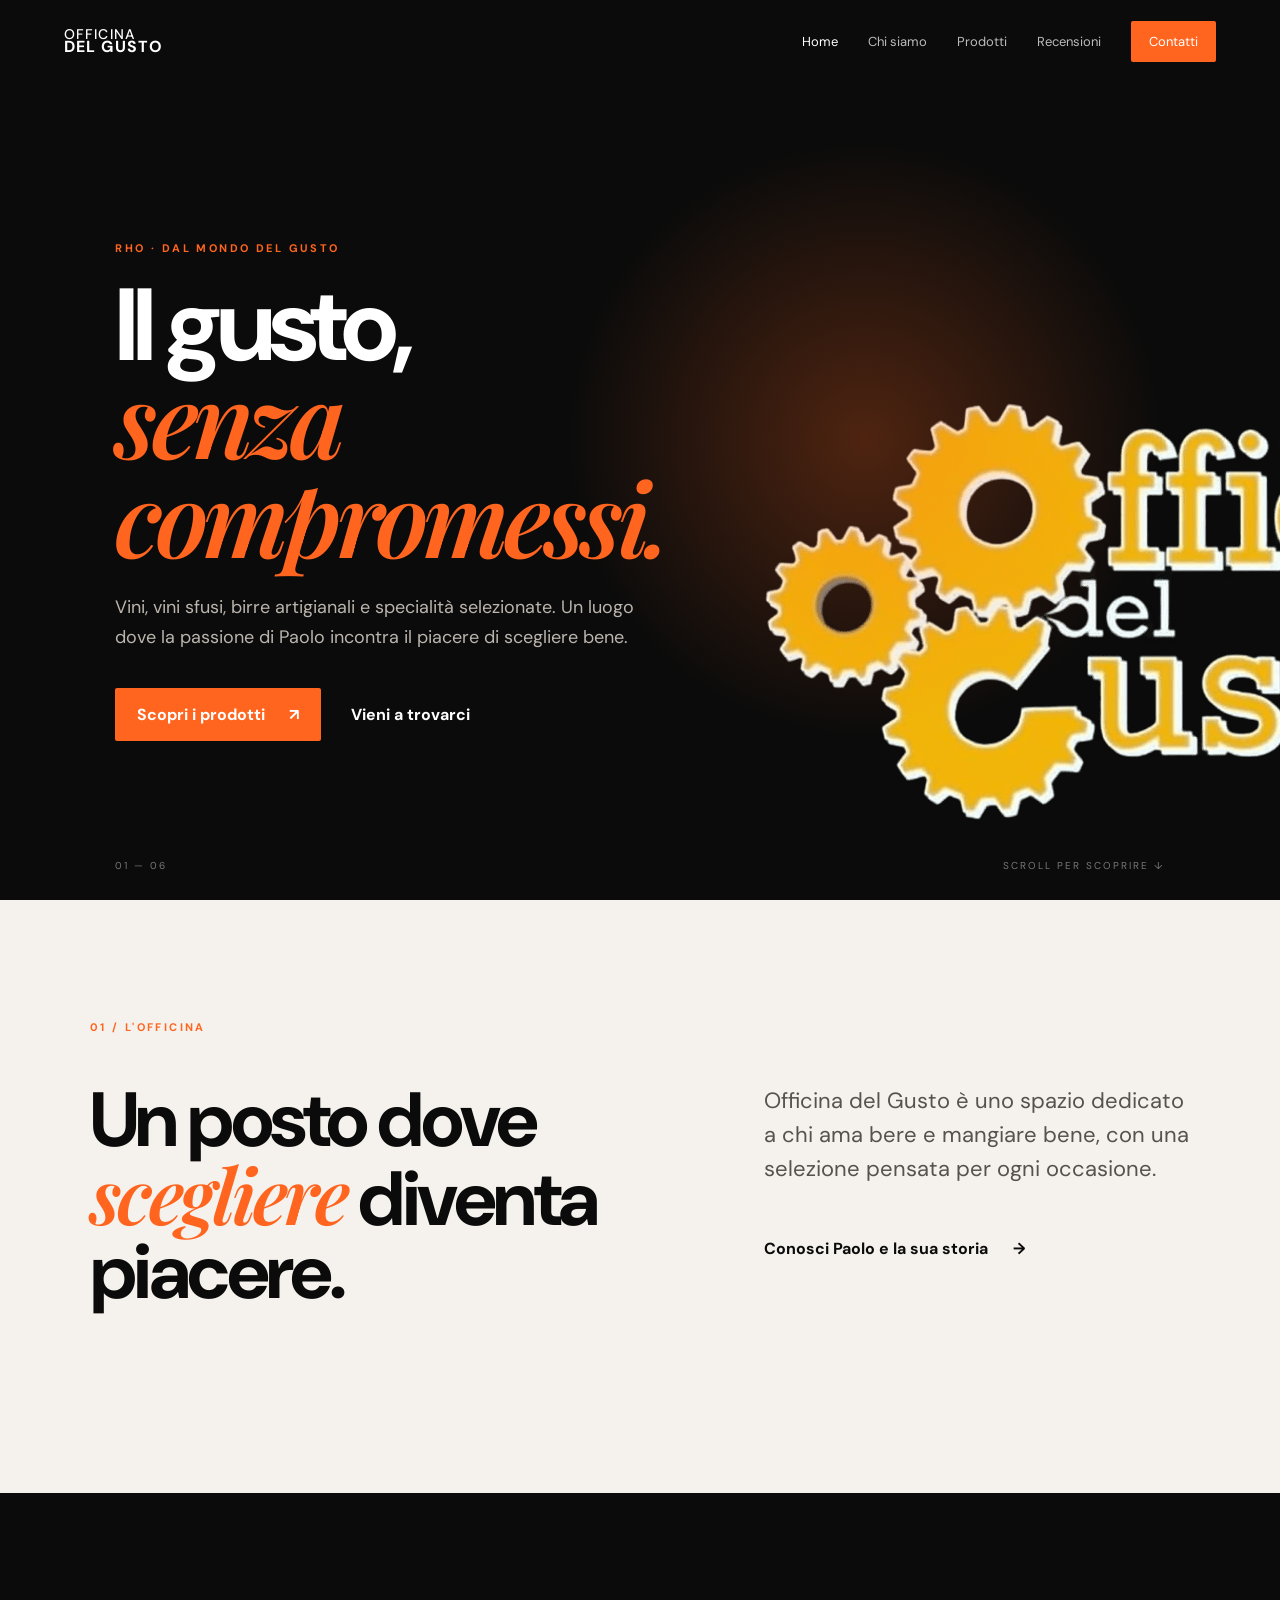
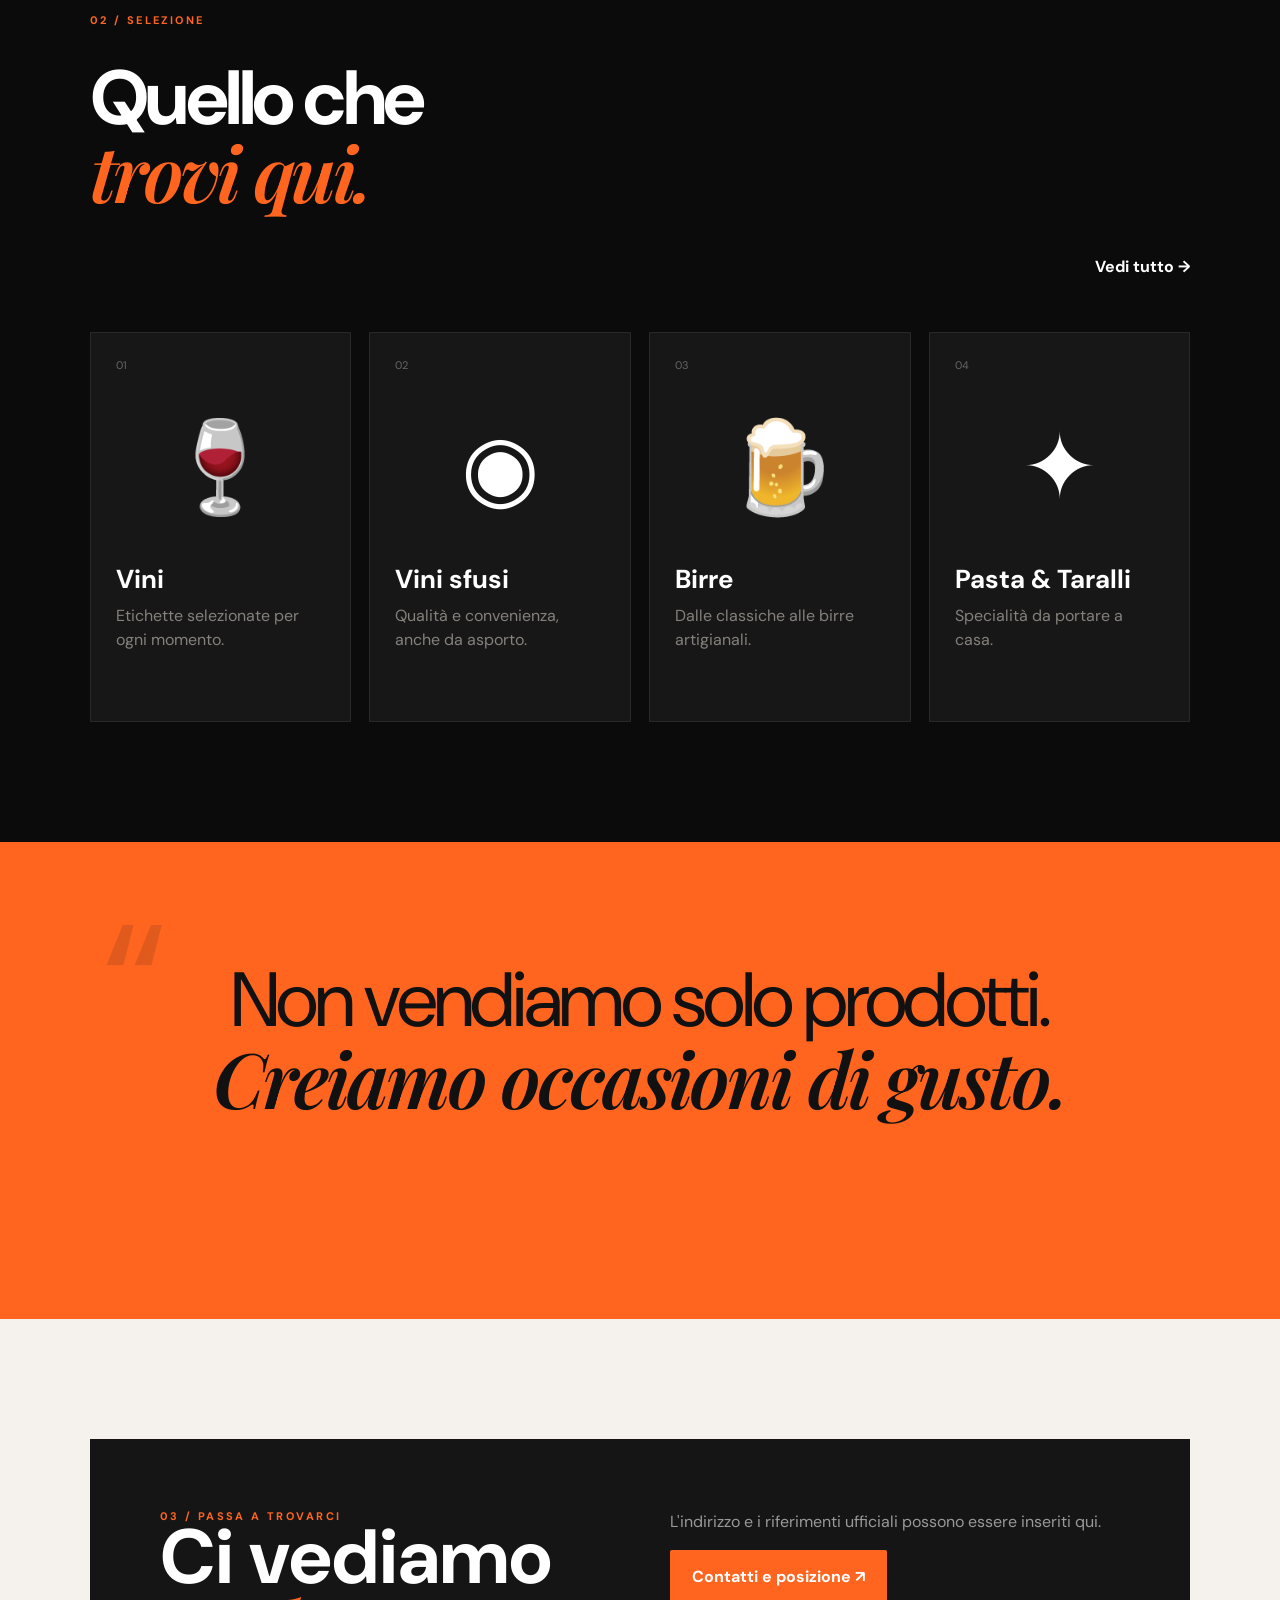
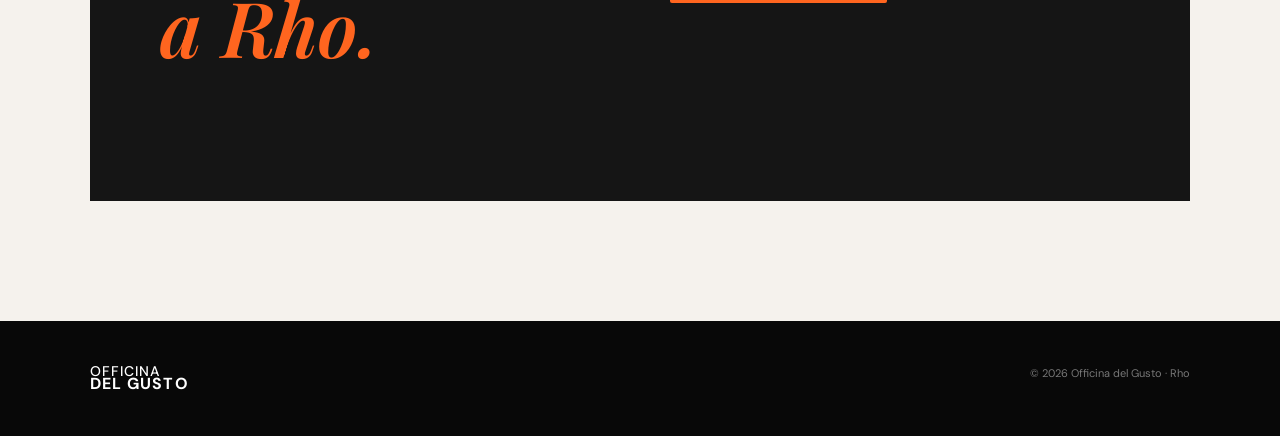
==== index.html @ 92310884 "Add files via upload" ====
<!doctype html>
<html lang="it">

<head>
  <meta charset="utf-8">
  <meta name="viewport" content="width=device-width, initial-scale=1">
  <title>Officina del Gusto | Vini, Birre e Specialità a Rho</title>
  <meta name="description"
    content="Officina del Gusto a Rho: vini, vini sfusi, birre, birre artigianali, pasta e taralli. Scopri la selezione e vieni a trovarci.">
  <link rel="stylesheet" href="style.css">
</head>

<body>
  <header class="site-header">
    <a class="logo" href="index.html"><span>OFFICINA</span><b>DEL GUSTO</b></a>
    <button class="menu-toggle" aria-label="Apri menu">☰</button>
    <nav><a class="active" href="index.html">Home</a><a href="chi-siamo.html">Chi siamo</a><a
        href="prodotti.html">Prodotti</a><a href="recensioni.html">Recensioni</a><a
        class="nav-cta" href="contatti.html">Contatti</a></nav>
  </header>

  <main>
    <section class="hero">
      <div class="hero-glow"></div>
      <div class="hero-copy reveal">
        <p class="eyebrow">RHO · DAL MONDO DEL GUSTO</p>
        <h1>Il gusto,<br><em>senza compromessi.</em></h1>
        <p class="lead">Vini, vini sfusi, birre artigianali e specialità selezionate. Un luogo dove la passione di Paolo
          incontra il piacere di scegliere bene.</p>
        <div class="actions"><a class="btn" href="prodotti.html">Scopri i prodotti <span>↗</span></a><a
            class="text-link" href="contatti.html">Vieni a trovarci</a></div>
      </div>
     <div class="gallery-grid">
  <div>
    <img src="logooff.png" alt="Interno di Officina del Gusto a Rho" loading="lazy">
  </div>

      <div class="hero-bottom"><span>01 — 06</span><span>SCROLL PER SCOPRIRE ↓</span></div>
    </section>

    <section class="intro section">
      <div class="section-tag">01 / L'OFFICINA</div>
      <div class="split">
        <h2>Un posto dove<br><em>scegliere</em> diventa piacere.</h2>
        <div>
          <p class="big-copy">Officina del Gusto è uno spazio dedicato a chi ama bere e mangiare bene, con una selezione
            pensata per ogni occasione.</p><a class="arrow-link" href="chi-siamo.html">Conosci Paolo e la sua storia
            <span>→</span></a>
        </div>
      </div>
    </section>

    <section class="products-preview section dark">
      <div class="section-tag">02 / SELEZIONE</div>
      <div class="section-head">
        <h2>Quello che<br><em>trovi qui.</em></h2><a class="text-link" href="prodotti.html">Vedi tutto →</a>
      </div>
      <div class="product-grid">
        <article class="product-card tilt"><span>01</span>
          <div class="product-art wine-art">🍷</div>
          <h3>Vini</h3>
          <p>Etichette selezionate per ogni momento.</p>
        </article>
        <article class="product-card tilt featured"><span>02</span>
          <div class="product-art barrel-art">◉</div>
          <h3>Vini sfusi</h3>
          <p>Qualità e convenienza, anche da asporto.</p>
        </article>
        <article class="product-card tilt"><span>03</span>
          <div class="product-art beer-art">🍺</div>
          <h3>Birre</h3>
          <p>Dalle classiche alle birre artigianali.</p>
        </article>
        <article class="product-card tilt"><span>04</span>
          <div class="product-art food-art">✦</div>
          <h3>Pasta & Taralli</h3>
          <p>Specialità da portare a casa.</p>
        </article>
      </div>
    </section>

    <section class="statement section">
      <div class="statement-mark">“</div>
      <p>Non vendiamo solo prodotti.<br><em>Creiamo occasioni di gusto.</em></p>
    </section>

    <section class="visit section">
      <div class="visit-card">
        <div>
          <div class="section-tag">03 / PASSA A TROVARCI</div>
          <h2>Ci vediamo<br><em>a Rho.</em></h2>
        </div>
        <div>
          <p>L'indirizzo e i riferimenti ufficiali possono essere inseriti qui.</p><a class="btn"
            href="contatti.html">Contatti e posizione ↗</a>
        </div>
      </div>
    </section>
  </main>
  <footer>
    <div class="logo"><span>OFFICINA</span><b>DEL GUSTO</b></div>
    <p>© 2026 Officina del Gusto · Rho</p>
  </footer>
  <script src="script.js"></script>
</body>

</html>
---- style.css ----
@import url('https://fonts.googleapis.com/css2?family=DM+Sans:wght@400;500;600;700&family=Playfair+Display:ital,wght@0,600;0,700;1,600;1,700&display=swap');

:root {
    --black: #0b0b0b;
    --black2: #111;
    --orange: #ff651f;
    --white: #f5f2ed;
    --muted: #a9a49e;
    --line: #292724;
    --max: 1240px
}

* {
    box-sizing: border-box
}

html {
    scroll-behavior: smooth
}

body {
    margin: 0;
    background: var(--white);
    color: var(--black);
    font-family: 'DM Sans', sans-serif
}

a {
    color: inherit;
    text-decoration: none
}

button,
input,
textarea {
    font: inherit
}

.site-header {
    height: 82px;
    background: var(--black);
    color: white;
    display: flex;
    align-items: center;
    justify-content: space-between;
    padding: 0 5vw;
    position: relative;
    z-index: 20
}

.logo {
    display: flex;
    flex-direction: column;
    line-height: .82;
    letter-spacing: .08em;
    font-size: 14px
}

.logo b {
    font-size: 16px
}

.logo span {
    font-weight: 500
}

.site-header nav {
    display: flex;
    align-items: center;
    gap: 30px;
    font-size: 13px
}

.site-header nav a {
    opacity: .72;
    transition: .25s
}

.site-header nav a:hover,
.site-header nav a.active {
    opacity: 1
}

.nav-cta {
    background: var(--orange);
    padding: 12px 18px !important;
    opacity: 1 !important;
    border-radius: 2px
}

.menu-toggle {
    display: none;
    background: none;
    border: 0;
    color: #fff;
    font-size: 24px
}

.hero {
    min-height: calc(100vh - 82px);
    background: var(--black);
    color: white;
    position: relative;
    overflow: hidden;
    display: flex;
    align-items: center;
    padding: 8vw 9vw
}

.hero-glow {
    position: absolute;
    width: 650px;
    height: 650px;
    border-radius: 50%;
    background: radial-gradient(circle, rgba(255, 101, 31, .28), transparent 65%);
    right: 7%;
    top: 4%
}

.hero-copy {
    max-width: 720px;
    position: relative;
    z-index: 2
}

.eyebrow,
.section-tag {
    font-size: 11px;
    letter-spacing: .22em;
    font-weight: 700;
    color: var(--orange)
}

h1,
h2,
h3,
p {
    margin-top: 0
}

h1 {
    font-size: clamp(60px, 8vw, 120px);
    line-height: .9;
    letter-spacing: -.055em;
    margin: 24px 0
}

.hero h1 em,
.page-hero h1 em,
h2 em {
    font-family: 'Playfair Display', serif;
    font-weight: 600;
    color: var(--orange)
}

.lead {
    max-width: 600px;
    color: #bbb5ae;
    font-size: 18px;
    line-height: 1.65
}

.actions {
    display: flex;
    align-items: center;
    gap: 30px;
    margin-top: 36px
}

.btn {
    display: inline-flex;
    gap: 24px;
    align-items: center;
    background: var(--orange);
    color: #fff;
    padding: 16px 22px;
    border: 0;
    border-radius: 2px;
    font-weight: 700;
    cursor: pointer;
    transition: transform .25s, background .25s
}

.btn:hover {
    transform: translateY(-3px);
    background: #ff7a3e
}

.text-link,
.arrow-link {
    font-weight: 700
}

.text-link:hover,
.arrow-link:hover {
    color: var(--orange)
}

.hero-bottle {
    position: absolute;
    right: 13%;
    bottom: 7%;
    width: 220px;
    height: 530px;
    transform: rotate(8deg);
    filter: drop-shadow(25px 30px 30px rgba(0, 0, 0, .5))
}

.bottle {
    height: 100%;
    width: 125px;
    background: linear-gradient(90deg, #25150f, #7b3b20, #1a0f0b);
    border-radius: 30px 30px 14px 14px;
    position: absolute;
    bottom: 0;
    left: 45px
}

.bottle:before {
    content: '';
    position: absolute;
    top: -100px;
    left: 35px;
    width: 55px;
    height: 120px;
    background: #21120d;
    border-radius: 12px 12px 4px 4px
}

.bottle .label {
    position: absolute;
    top: 180px;
    left: 15px;
    width: 95px;
    padding: 25px 5px;
    background: #e9e0d2;
    color: #111;
    text-align: center;
    font-family: serif;
    font-size: 20px;
    line-height: 1.2
}

.label small {
    font: 8px 'DM Sans';
    letter-spacing: .18em
}

.hero-bottom {
    position: absolute;
    bottom: 28px;
    left: 9vw;
    right: 9vw;
    display: flex;
    justify-content: space-between;
    color: #777;
    font-size: 10px;
    letter-spacing: .2em
}

.section {
    padding: 120px max(7vw, 30px);
    max-width: 1400px;
    margin: auto
}

.intro .split {
    display: grid;
    grid-template-columns: 1.1fr .9fr;
    gap: 12vw;
    margin-top: 50px
}

.split h2,
.section-head h2 {
    font-size: clamp(46px, 6vw, 82px);
    line-height: .95;
    letter-spacing: -.045em
}

.big-copy {
    font-size: 22px;
    line-height: 1.55;
    max-width: 500px;
    color: #56524e
}

.arrow-link {
    display: inline-flex;
    gap: 25px;
    margin-top: 30px
}

.dark {
    background: var(--black);
    color: white;
    max-width: none
}

.products-preview {
    padding-left: max(7vw, 30px);
    padding-right: max(7vw, 30px)
}

.section-head {
    display: flex;
    align-items: end;
    justify-content: space-between;
    margin: 35px 0 55px
}

.product-grid {
    display: grid;
    grid-template-columns: repeat(4, 1fr);
    gap: 18px
}

.product-card {
    background: #171717;
    border: 1px solid #282828;
    padding: 25px;
    min-height: 390px;
    display: flex;
    flex-direction: column;
    transition: transform .4s, border .3s
}

.product-card:hover {
    border-color: var(--orange)
}

.product-card>span {
    color: #666;
    font-size: 11px
}

.product-art {
    height: 190px;
    display: grid;
    place-items: center;
    font-size: 90px;
    filter: grayscale(.2);
    transition: transform .4s
}

.product-card:hover .product-art {
    transform: scale(1.08) rotate(-3deg)
}

.product-card h3 {
    font-size: 26px;
    margin: 0 0 8px
}

.product-card p {
    color: #85817c;
    line-height: 1.5
}

.statement {
    background: var(--orange);
    color: #111;
    max-width: none;
    text-align: center;
    min-height: 430px;
    display: grid;
    place-items: center;
    position: relative
}

.statement p {
    font-size: clamp(38px, 6vw, 78px);
    line-height: 1;
    letter-spacing: -.04em
}

.statement em {
    font-family: 'Playfair Display';
    font-weight: 600
}

.statement-mark {
    font-size: 180px;
    position: absolute;
    top: 30px;
    left: 8vw;
    opacity: .12
}

.visit-card {
    background: #151515;
    color: white;
    padding: 70px;
    display: grid;
    grid-template-columns: 1fr 1fr;
    gap: 60px
}

.visit h2 {
    font-size: clamp(50px, 6vw, 85px);
    line-height: .9
}

.visit-card p {
    color: #999;
    line-height: 1.6
}

.page-hero {
    background: var(--black);
    color: white;
    padding: 120px max(8vw, 30px);
    min-height: 470px;
    display: flex;
    flex-direction: column;
    justify-content: end
}

.page-hero h1 {
    margin-bottom: 0;
    font-size: clamp(65px, 9vw, 120px)
}

.page-hero.compact {
    min-height: 410px
}

.story {
    display: grid;
    grid-template-columns: 1fr 1fr;
    gap: 9vw;
    align-items: center
}

.story-image {
    min-height: 600px;
    background: #151515;
    display: grid;
    place-items: center
}

.portrait-placeholder {
    width: 70%;
    height: 80%;
    border: 1px solid #4a4a4a;
    color: #777;
    display: grid;
    place-items: center;
    text-align: center;
    font-size: 28px;
    letter-spacing: .15em
}

.portrait-placeholder small {
    font-size: 9px
}

.story-copy h2,
.contact h2 {
    font-size: clamp(50px, 6vw, 82px);
    line-height: .9;
    letter-spacing: -.05em
}

.story-copy p {
    max-width: 500px;
    font-size: 19px;
    line-height: 1.7;
    color: #5e5a55
}

.values {
    max-width: none
}

.values-grid {
    display: grid;
    grid-template-columns: repeat(3, 1fr);
    gap: 2px;
    margin-top: 60px
}

.values-grid>div {
    border-top: 1px solid #333;
    padding: 30px
}

.values-grid b {
    color: var(--orange)
}

.values-grid h3 {
    font-size: 30px;
    margin: 55px 0 10px
}

.values-grid p {
    color: #888
}

.catalog {
    max-width: 1100px
}

.catalog-row {
    display: grid;
    grid-template-columns: 70px 180px 1fr;
    align-items: center;
    gap: 50px;
    padding: 45px 0;
    border-bottom: 1px solid #d6d1ca;
    transition: padding .3s
}

.catalog-row:hover {
    padding-left: 20px
}

.catalog-num {
    color: var(--orange);
    font-weight: 700
}

.catalog-art {
    font-size: 75px;
    text-align: center
}

.catalog-row h2 {
    font-size: 48px;
    margin-bottom: 10px
}

.catalog-row p {
    color: #666;
    max-width: 560px;
    line-height: 1.6
}

.reviews {
    background: #eee9e2;
    max-width: none
}

.review-grid {
    max-width: 1100px;
    margin: auto;
    display: grid;
    grid-template-columns: repeat(3, 1fr);
    gap: 20px
}

.review-grid article {
    background: #fff;
    padding: 40px;
    min-height: 280px
}

.stars {
    color: var(--orange);
    letter-spacing: 4px
}

.review-grid p {
    font: italic 24px 'Playfair Display';
    line-height: 1.35;
    margin: 40px 0
}

.review-grid span {
    color: #777;
    font-size: 12px
}

.review-note,
.gallery-note {
    text-align: center;
    color: #777;
    margin-top: 50px
}

.gallery {
    max-width: 1200px
}

.gallery-grid {
    display: grid;
    grid-template-columns: repeat(3, 1fr);
    grid-auto-rows: 260px;
    gap: 15px
}

.gallery-item {
    background: linear-gradient(135deg, #222, #6b351d);
    color: #aaa;
    display: grid;
    place-items: center;
    font-size: 13px;
    letter-spacing: .2em
}

.gallery-item.tall {
    grid-row: span 2
}

.gallery-item.wide {
    grid-column: span 2
}

.contact {
    display: grid;
    grid-template-columns: 1fr 1fr;
    gap: 10vw
}

.details {
    margin-top: 55px;
    display: grid;
    gap: 30px
}

.details span {
    font-size: 10px;
    letter-spacing: .2em;
    color: #888
}

.details p {
    font-size: 19px;
    margin-top: 8px
}

.contact form {
    display: flex;
    flex-direction: column;
    gap: 10px
}

.contact label {
    font-size: 11px;
    letter-spacing: .12em;
    margin-top: 12px
}

.contact input,
.contact textarea {
    border: 0;
    border-bottom: 1px solid #aaa;
    background: transparent;
    padding: 13px 0;
    outline: none;
    resize: vertical
}

.contact input:focus,
.contact textarea:focus {
    border-color: var(--orange)
}

.contact .btn {
    margin-top: 25px;
    align-self: flex-start
}

.map-placeholder {
    height: 330px;
    background: #181818;
    color: #777;
    display: grid;
    place-items: center;
    text-align: center
}

.map-placeholder span {
    color: var(--orange);
    letter-spacing: .2em
}

footer {
    background: #080808;
    color: #777;
    padding: 45px 7vw;
    display: flex;
    justify-content: space-between;
    align-items: center;
    font-size: 11px
}

footer .logo {
    color: white
}

.reveal {
    animation: rise .9s ease both
}

@keyframes rise {
    from {
        opacity: 0;
        transform: translateY(30px)
    }

    to {
        opacity: 1;
        transform: none
    }
}

@media(max-width:800px) {
    .site-header {
        height: 70px;
        padding: 0 22px
    }

    .menu-toggle {
        display: block
    }

    .site-header nav {
        display: none;
        position: absolute;
        top: 70px;
        left: 0;
        right: 0;
        background: #0b0b0b;
        flex-direction: column;
        align-items: stretch;
        padding: 20px 25px;
        gap: 0
    }

    .site-header nav.open {
        display: flex
    }

    .site-header nav a {
        padding: 15px
    }

    .hero {
        min-height: calc(100vh - 70px);
        padding: 80px 25px
    }

    .hero-bottle {
        opacity: .35;
        right: -10%;
        bottom: 10%;
        transform: scale(.7) rotate(8deg)
    }

    .hero-bottom {
        left: 25px;
        right: 25px
    }

    .section {
        padding: 80px 25px
    }

    .intro .split,
    .story,
    .contact,
    .visit-card {
        grid-template-columns: 1fr;
        gap: 50px
    }

    .product-grid,
    .review-grid {
        grid-template-columns: 1fr
    }

    .product-card {
        min-height: 330px
    }

    .statement {
        min-height: 330px
    }

    .visit-card {
        padding: 40px 28px
    }

    .page-hero {
        padding: 80px 25px;
        min-height: 380px
    }

    .values-grid {
        grid-template-columns: 1fr
    }

    .catalog-row {
        grid-template-columns: 35px 80px 1fr;
        gap: 15px;
        padding: 30px 0
    }

    .catalog-art {
        font-size: 45px
    }

    .catalog-row h2 {
        font-size: 29px
    }

    .gallery-grid {
        grid-template-columns: 1fr 1fr;
        grid-auto-rows: 190px
    }

    .gallery-item.tall {
        grid-row: span 2
    }

    .gallery-item.wide {
        grid-column: span 2
    }

    footer {
        flex-direction: column;
        align-items: flex-start;
        gap: 20px
    }
}

@media(prefers-reduced-motion:reduce) {
    html {
        scroll-behavior: auto
    }

    *,
    *::before,
    *::after {
        animation: none !important;
        transition: none !important
    }
}

/* ================================
   PRODOTTI - DESIGN MODERNO
================================ */

.products-hero {
    position: relative;
    overflow: hidden;
}



.hero-description {
    max-width: 500px;
    margin-top: 25px;
    font-size: 17px;
    line-height: 1.7;
    opacity: 0.7;
}


/* INTRO */

.products-section {
    padding: 60px 7vw 120px;
}

.products-intro {
    display: flex;
    justify-content: space-between;
    align-items: flex-end;
    gap: 40px;
    margin-bottom: 80px;
}

.products-intro span {
    font-size: 11px;
    letter-spacing: 3px;
    font-weight: 700;
}

.products-intro p {
    max-width: 380px;
    margin: 0;
    font-size: 15px;
    line-height: 1.7;
    opacity: 0.65;
}


/* CARD PRODOTTO */

.modern-product {
    position: relative;
    display: grid;
    grid-template-columns: 70px 1fr 48%;
    align-items: center;
    gap: 50px;

    min-height: 440px;

    margin-bottom: 90px;

    padding: 35px;

    background: #ffffff;

    border-radius: 24px;

    overflow: hidden;

    box-shadow: 0 15px 50px rgba(0, 0, 0, 0.07);

    transition:
        transform 0.5s ease,
        box-shadow 0.5s ease;
}

.modern-product:hover {
    transform: translateY(-10px);

    box-shadow:
        0 25px 70px rgba(0, 0, 0, 0.13);
}


/* ALTERNANZA */

.modern-product.reverse {
    grid-template-columns: 48% 1fr 70px;
}

.modern-product.reverse .product-number {
    grid-column: 3;
    grid-row: 1;
}

.modern-product.reverse .product-info {
    grid-column: 2;
    grid-row: 1;
}

.modern-product.reverse .modern-product-image {
    grid-column: 1;
    grid-row: 1;
}


/* NUMERO */

.product-number {
    align-self: flex-start;

    font-size: 13px;
    font-weight: 700;

    letter-spacing: 2px;

    opacity: 0.35;

    padding-top: 10px;
}


/* TESTO */

.product-info {
    padding: 20px;
}

.product-category {
    display: inline-block;

    margin-bottom: 18px;

    font-size: 10px;
    font-weight: 700;

    letter-spacing: 3px;

    opacity: 0.5;
}

.product-info h2 {
    margin: 0 0 20px;

    font-size: clamp(42px, 5vw, 72px);

    line-height: 0.95;

    letter-spacing: -3px;
}

.product-info p {
    max-width: 430px;

    margin-bottom: 30px;

    font-size: 16px;

    line-height: 1.7;

    opacity: 0.65;
}


/* LINK */

.product-link {
    display: inline-flex;
    align-items: center;
    gap: 15px;

    color: inherit;

    text-decoration: none;

    font-size: 13px;
    font-weight: 700;

    letter-spacing: 1px;

    transition: gap 0.3s ease;
}

.product-link span {
    font-size: 22px;

    transition: transform 0.3s ease;
}

.product-link:hover {
    gap: 22px;
}

.product-link:hover span {
    transform: translateX(5px);
}


/* IMMAGINI */

.modern-product-image {
    position: relative;

    width: 100%;
    height: 370px;

    overflow: hidden;

    border-radius: 18px;
}

.modern-product-image img {
    width: 100%;
    height: 100%;

    object-fit: cover;

    display: block;

    transition:
        transform 0.8s cubic-bezier(.2, .7, .2, 1),
        filter 0.5s ease;
}

.modern-product:hover .modern-product-image img {
    transform: scale(1.09);
}


/* OVERLAY */

.modern-product-image::after {
    content: "";

    position: absolute;

    inset: 0;

    background: linear-gradient(to top,
            rgba(0, 0, 0, 0.55),
            transparent 55%);

    pointer-events: none;
}


/* ETICHETTA IMMAGINE */

.image-label {
    position: absolute;

    left: 25px;
    bottom: 22px;

    z-index: 2;

    color: white;

    font-size: 12px;
    font-weight: 700;

    letter-spacing: 2px;
}

.image-label span {
    margin-right: 12px;

    opacity: 0.55;
}


/* CTA FINALE */

.products-cta {
    margin: 0 7vw 120px;

    padding: 100px 40px;

    text-align: center;

    background: #1c1c1c;

    color: white;

    border-radius: 28px;

    overflow: hidden;

    position: relative;
}

.products-cta::before {
    content: "";

    position: absolute;

    width: 350px;
    height: 350px;

    border-radius: 50%;

    border: 1px solid rgba(255, 255, 255, 0.12);

    left: -100px;
    bottom: -200px;
}

.products-cta span {
    font-size: 10px;

    letter-spacing: 3px;

    opacity: 0.5;
}

.products-cta h2 {
    position: relative;

    margin: 25px 0 35px;

    font-size: clamp(40px, 6vw, 80px);

    line-height: 0.95;

    letter-spacing: -3px;
}

.products-cta h2 em {
    font-family: Georgia, serif;

    font-weight: 400;
}


/* PULSANTE */

.cta-button {
    display: inline-block;

    padding: 16px 28px;

    color: #1c1c1c;

    background: white;

    border-radius: 50px;

    text-decoration: none;

    font-size: 13px;

    font-weight: 700;

    transition:
        transform 0.3s ease,
        background 0.3s ease;
}

.cta-button:hover {
    transform: translateY(-4px) scale(1.03);
}


/* ================================
   MOBILE
================================ */

@media (max-width: 850px) {

    .products-intro {
        display: block;
    }

    .products-intro p {
        margin-top: 20px;
    }

    .modern-product,
    .modern-product.reverse {
        display: flex;

        flex-direction: column;

        gap: 20px;

        padding: 20px;

        min-height: auto;
    }

    .modern-product.reverse .product-number,
    .modern-product.reverse .product-info,
    .modern-product.reverse .modern-product-image {
        order: initial;
    }

    .product-number {
        width: 100%;
    }

    .product-info {
        width: 100%;

        padding: 10px 5px 20px;
    }

    .product-info h2 {
        font-size: 48px;
    }

    .modern-product-image {
        width: 100%;
        height: 300px;
    }

    .products-cta {
        padding: 70px 25px;
    }
}


.review-grid article p {
    font-family: Arial, Helvetica, sans-serif;
    line-height: 1.65;
}

.review-content {
    font-family: Arial, Helvetica, sans-serif;
}

.review-long {
    display: inline;
    font-family: Arial, Helvetica, sans-serif;
    line-height: 1.65;
}

details .review-long {
    display: none;
}

details[open] .review-long {
    display: inline;
}

.read-more {
    display: inline-block;
    margin-top: 12px;
    margin-bottom: 18px;

    padding: 0;

    border: none;
    background: none;

    font-family: Arial, Helvetica, sans-serif;
    font-size: 14px;
    font-weight: 700;

    cursor: pointer;
    color: inherit;
}

.read-more:hover {
    opacity: 0.6;
}

summary {
    list-style: none;
}

summary::-webkit-details-marker {
    display: none;
}

.review-author {
    display: block;
    margin-top: 5px;

    font-family: Arial, Helvetica, sans-serif;
    font-weight: 600;
}


/* MOBILE */

@media (max-width: 700px) {

    .review-grid article p {
        font-size: 15px;
        line-height: 1.6;
    }

}
/* RECENSIONI - stile uniforme */

.review-grid article p,
.review-grid article .review-short,
.review-grid article .review-long {
    font-family: Arial, Helvetica, sans-serif !important;
    font-size: 16px !important;
    line-height: 1.65 !important;
    font-weight: 400 !important;
    color: #222 !important;
    opacity: 1 !important;
}

.review-grid article .review-author {
    font-family: Arial, Helvetica, sans-serif !important;
    font-size: 15px !important;
    font-weight: 500 !important;
    color: #222 !important;
    opacity: 1 !important;
}
@media screen and (max-width: 700px) {
    .gallery-grid img[src*="logooff.png"] {
        display: none !important;
    }
}
.opening-hours {
    margin-top: 10px;
}

.opening-hours > span {
    display: block;
    margin-bottom: 18px;
}

.hours-list {
    width: 100%;
}

.hours-row {
    display: flex;
    justify-content: space-between;
    align-items: center;
    gap: 20px;
    padding: 11px 0;
    border-bottom: 1px solid rgba(0, 0, 0, 0.12);
    font-family: Arial, Helvetica, sans-serif;
}

.hours-row span {
    font-size: 15px;
}

.hours-row strong {
    font-size: 14px;
    font-weight: 600;
    text-align: right;
}

@media screen and (max-width: 700px) {

    .opening-hours {
        width: 100%;
    }

    .hours-row {
        gap: 10px;
        padding: 10px 0;
    }

    .hours-row span {
        font-size: 14px;
    }

    .hours-row strong {
        font-size: 13px;
        line-height: 1.35;
    }
}
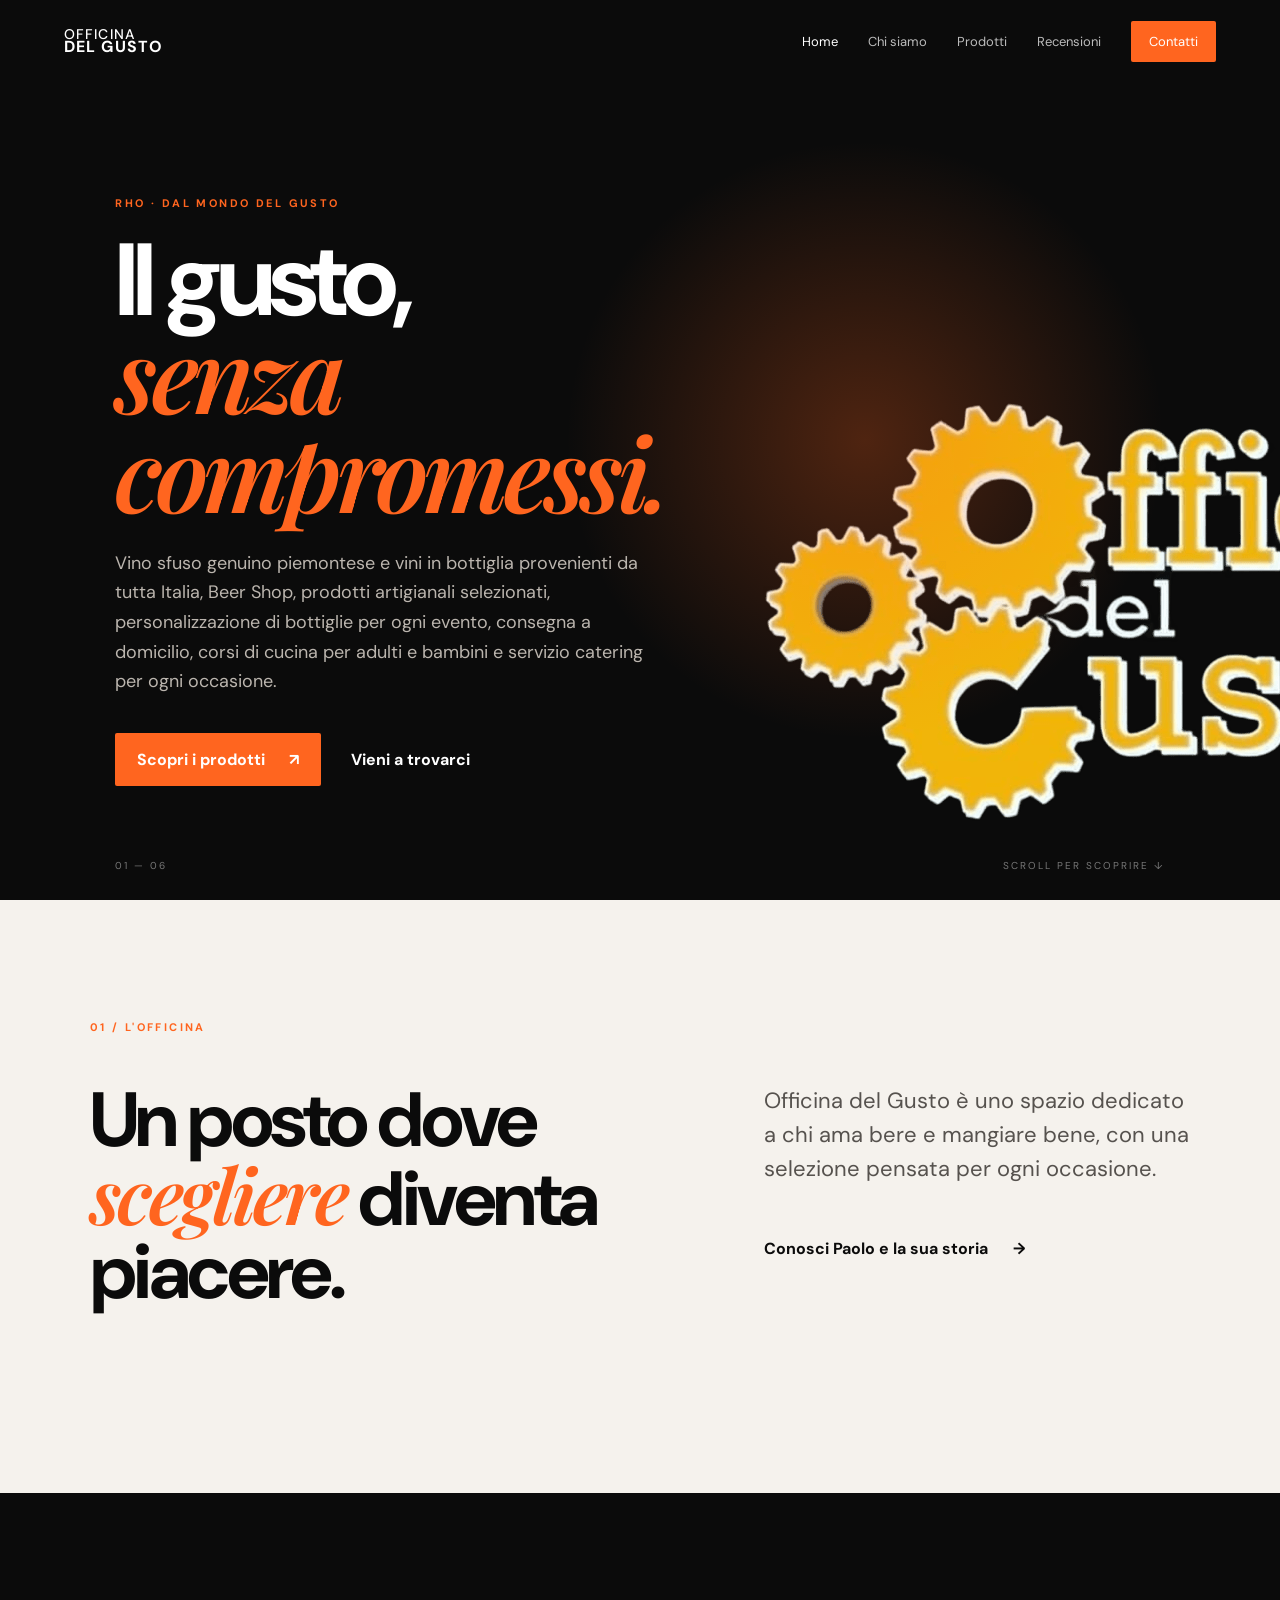
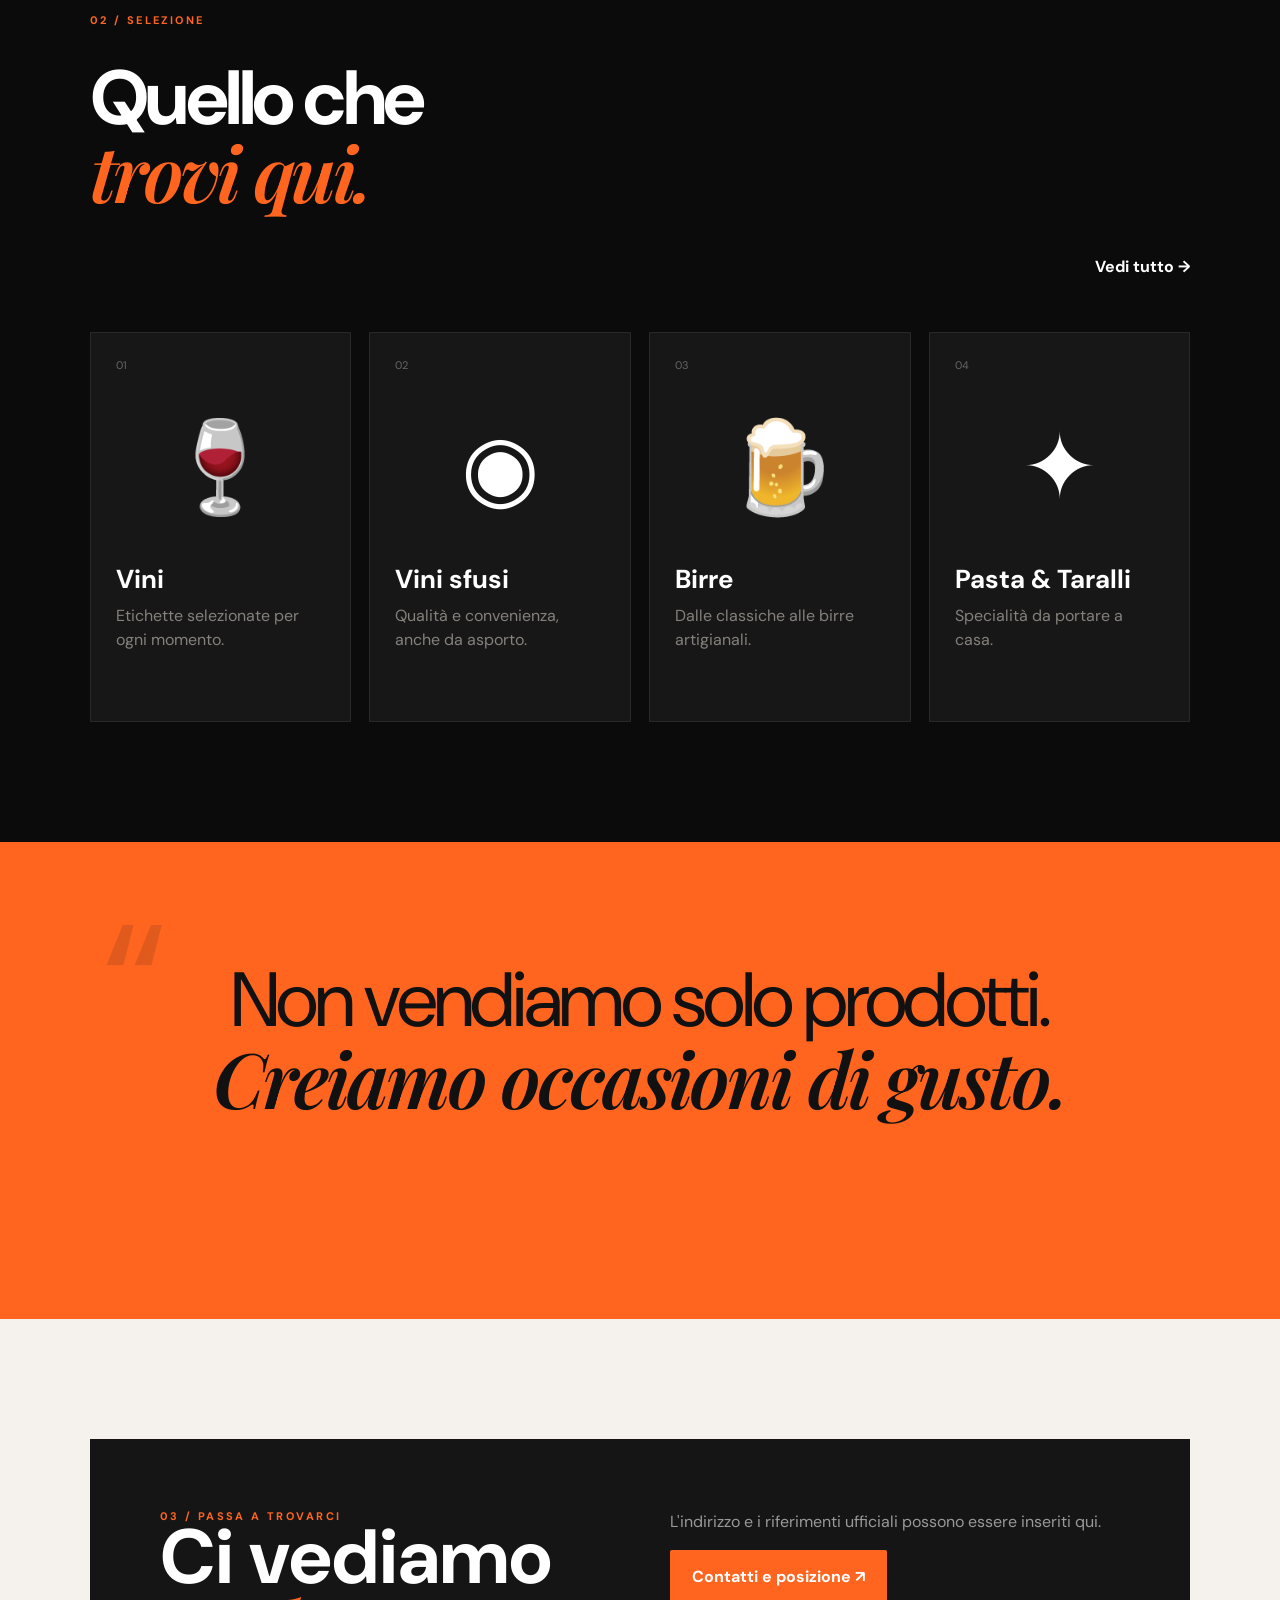
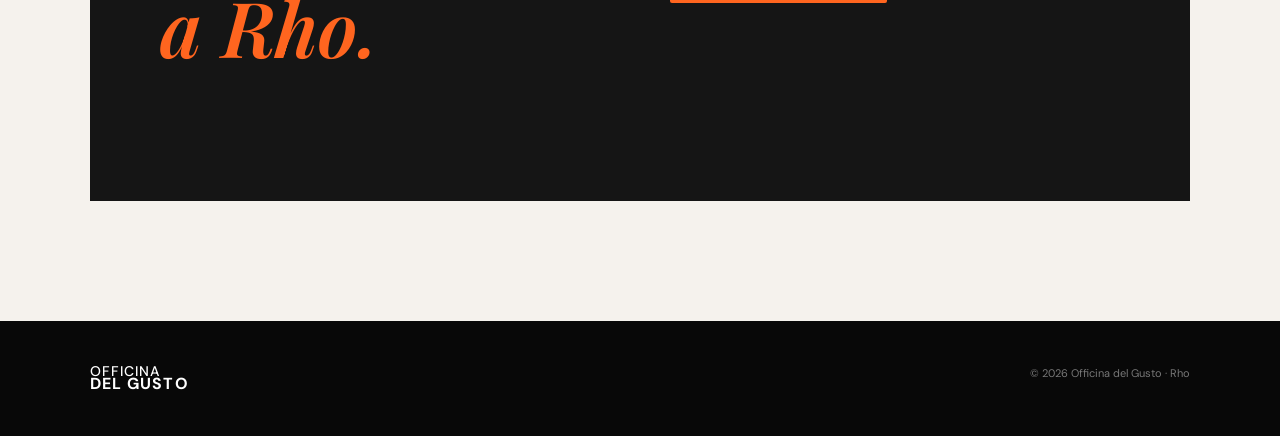
==== commit 5e465536: "Update index.html" ====
--- a/index.html
+++ b/index.html
@@ -25,8 +25,7 @@
       <div class="hero-copy reveal">
         <p class="eyebrow">RHO · DAL MONDO DEL GUSTO</p>
         <h1>Il gusto,<br><em>senza compromessi.</em></h1>
-        <p class="lead">Vini, vini sfusi, birre artigianali e specialità selezionate. Un luogo dove la passione di Paolo
-          incontra il piacere di scegliere bene.</p>
+        <p class="lead">Vino sfuso genuino piemontese e vini in bottiglia provenienti da tutta Italia, Beer Shop, prodotti artigianali selezionati, personalizzazione di bottiglie per ogni evento, consegna a domicilio, corsi di cucina per adulti e bambini e servizio catering per ogni occasione.</p>
         <div class="actions"><a class="btn" href="prodotti.html">Scopri i prodotti <span>↗</span></a><a
             class="text-link" href="contatti.html">Vieni a trovarci</a></div>
       </div>
@@ -104,4 +103,4 @@
   <script src="script.js"></script>
 </body>
 
-</html>+</html>
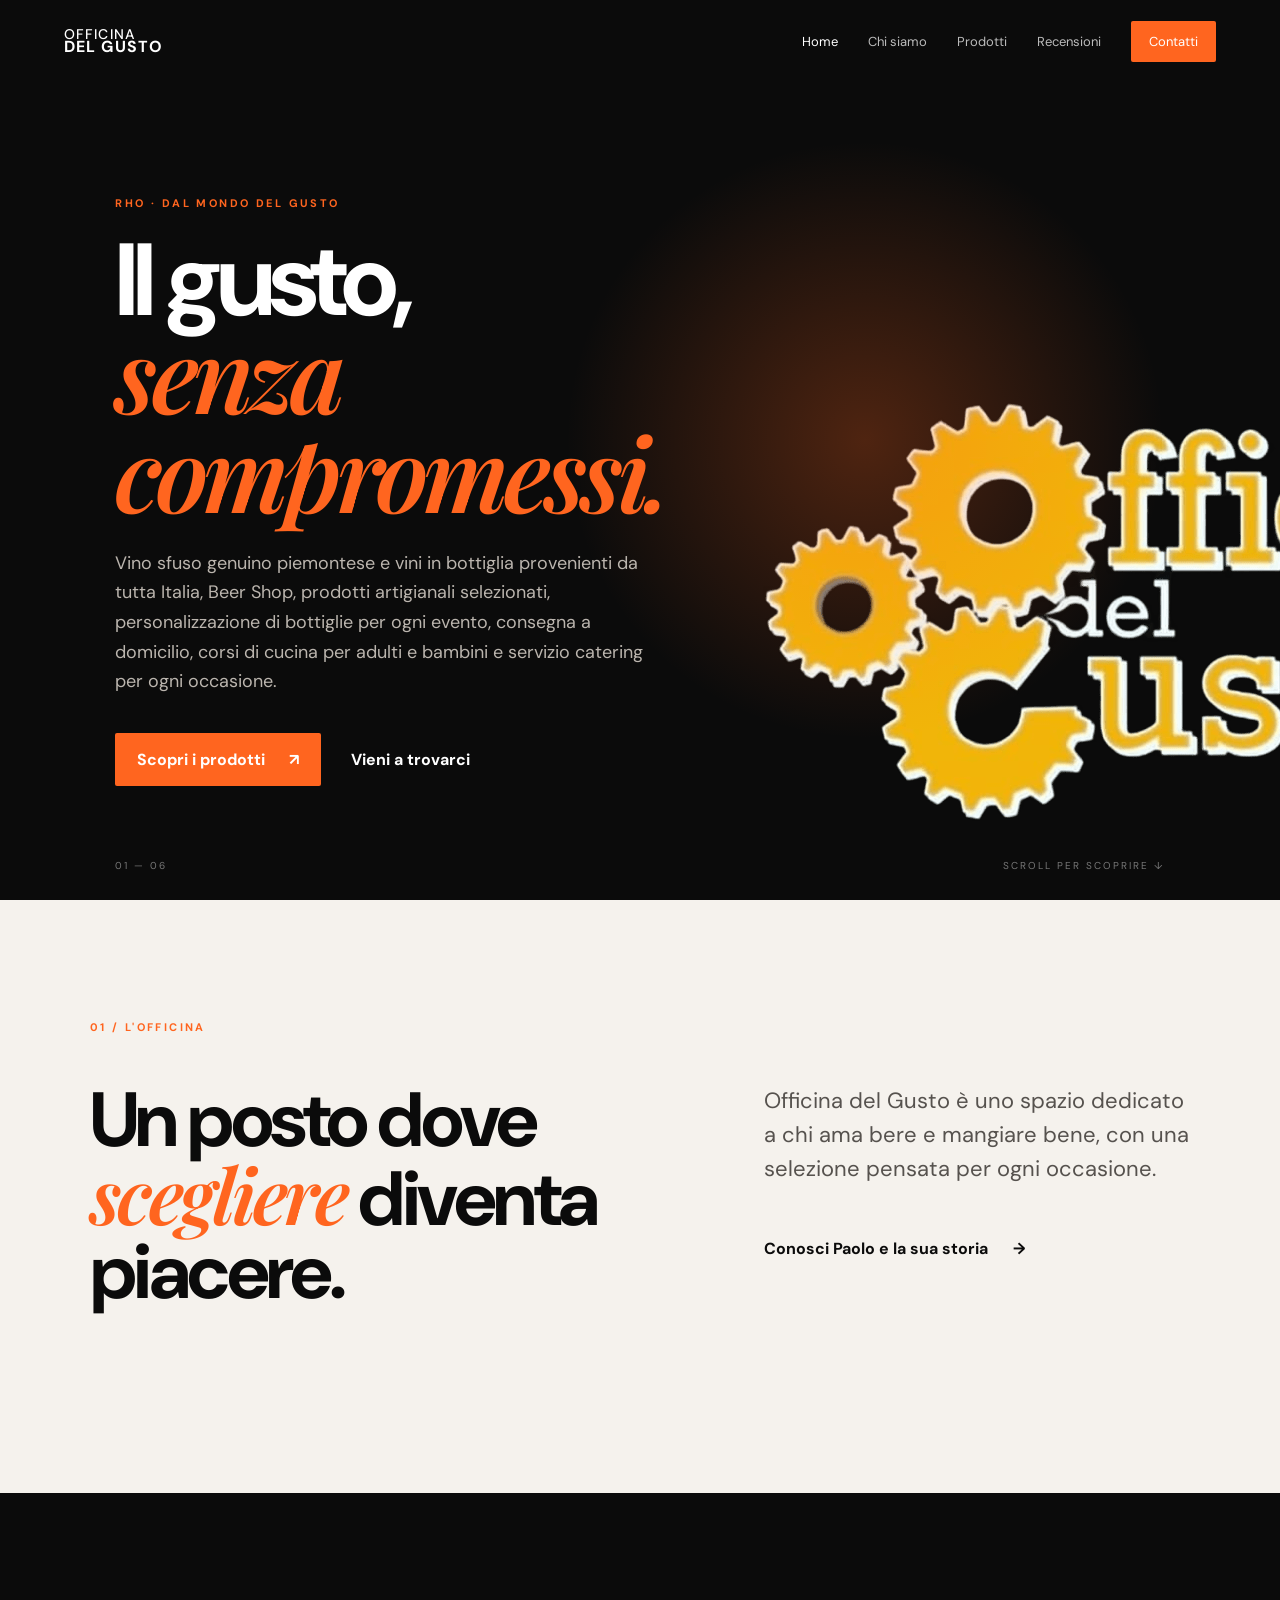
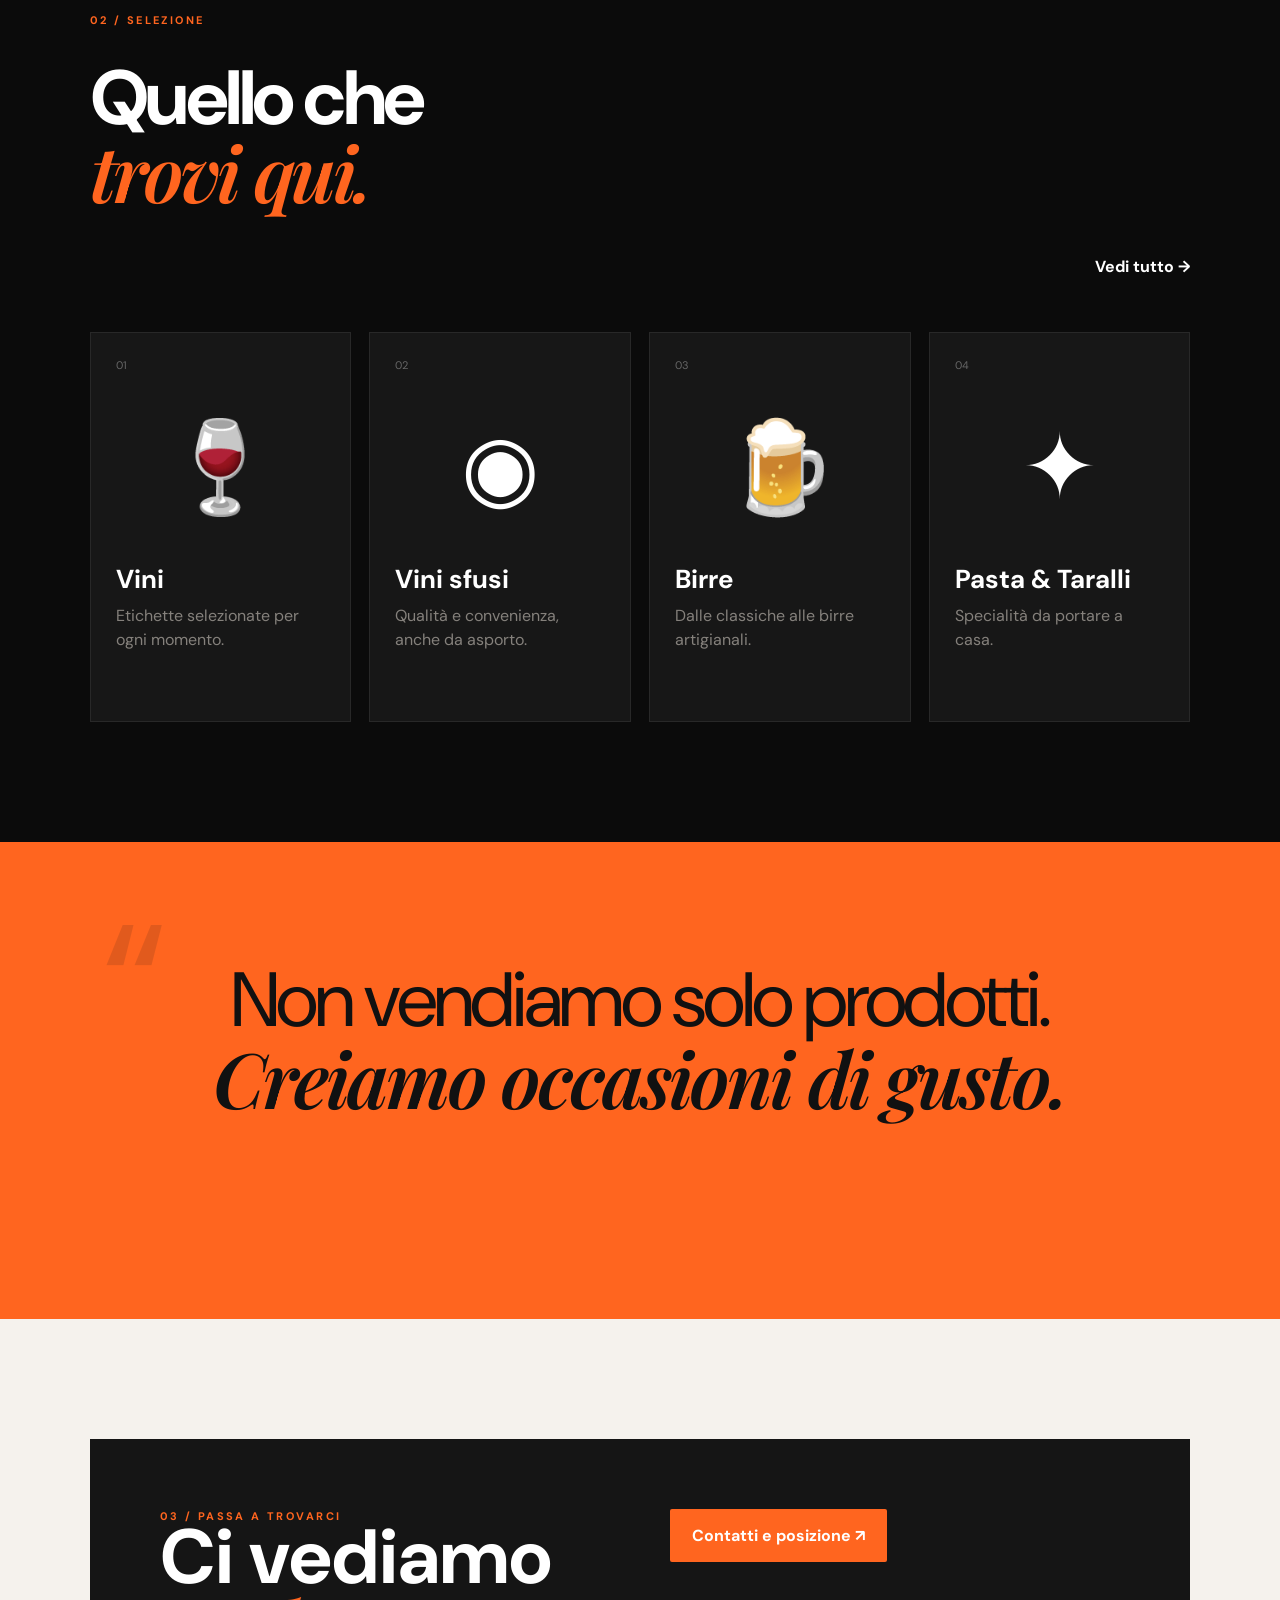
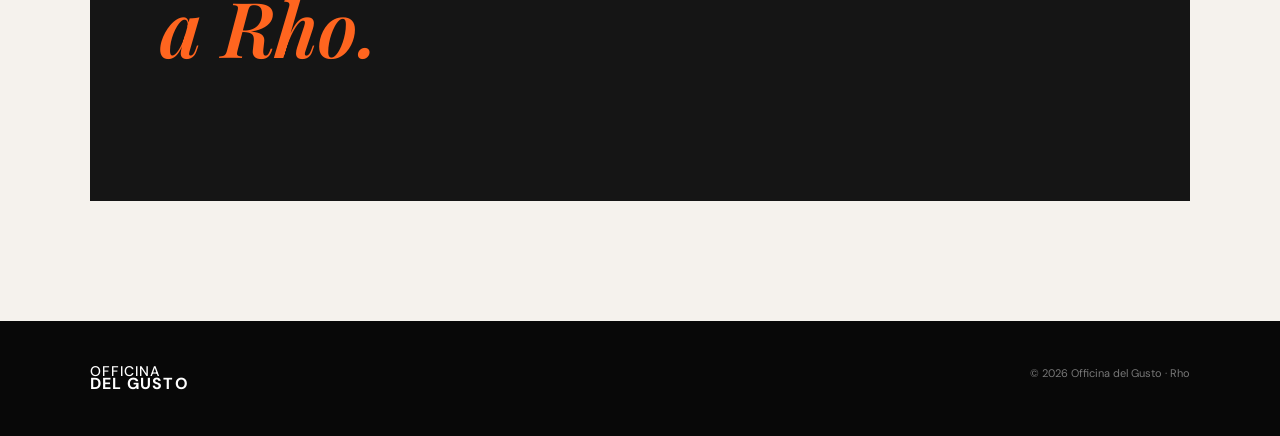
==== commit 8bf96dfb: "Update index.html" ====
--- a/index.html
+++ b/index.html
@@ -90,7 +90,7 @@
           <h2>Ci vediamo<br><em>a Rho.</em></h2>
         </div>
         <div>
-          <p>L'indirizzo e i riferimenti ufficiali possono essere inseriti qui.</p><a class="btn"
+          <a class="btn"
             href="contatti.html">Contatti e posizione ↗</a>
         </div>
       </div>
--- a/style.css
+++ b/style.css
@@ -1410,4 +1410,16 @@
         font-size: 13px;
         line-height: 1.35;
     }
-}+}
+.map-placeholder {
+    width: 100%;
+    border-radius: 15px;
+    overflow: hidden;
+    margin-top: 30px;
+}
+
+.map-placeholder iframe {
+    display: block;
+    width: 100%;
+    border: 0;
+}
